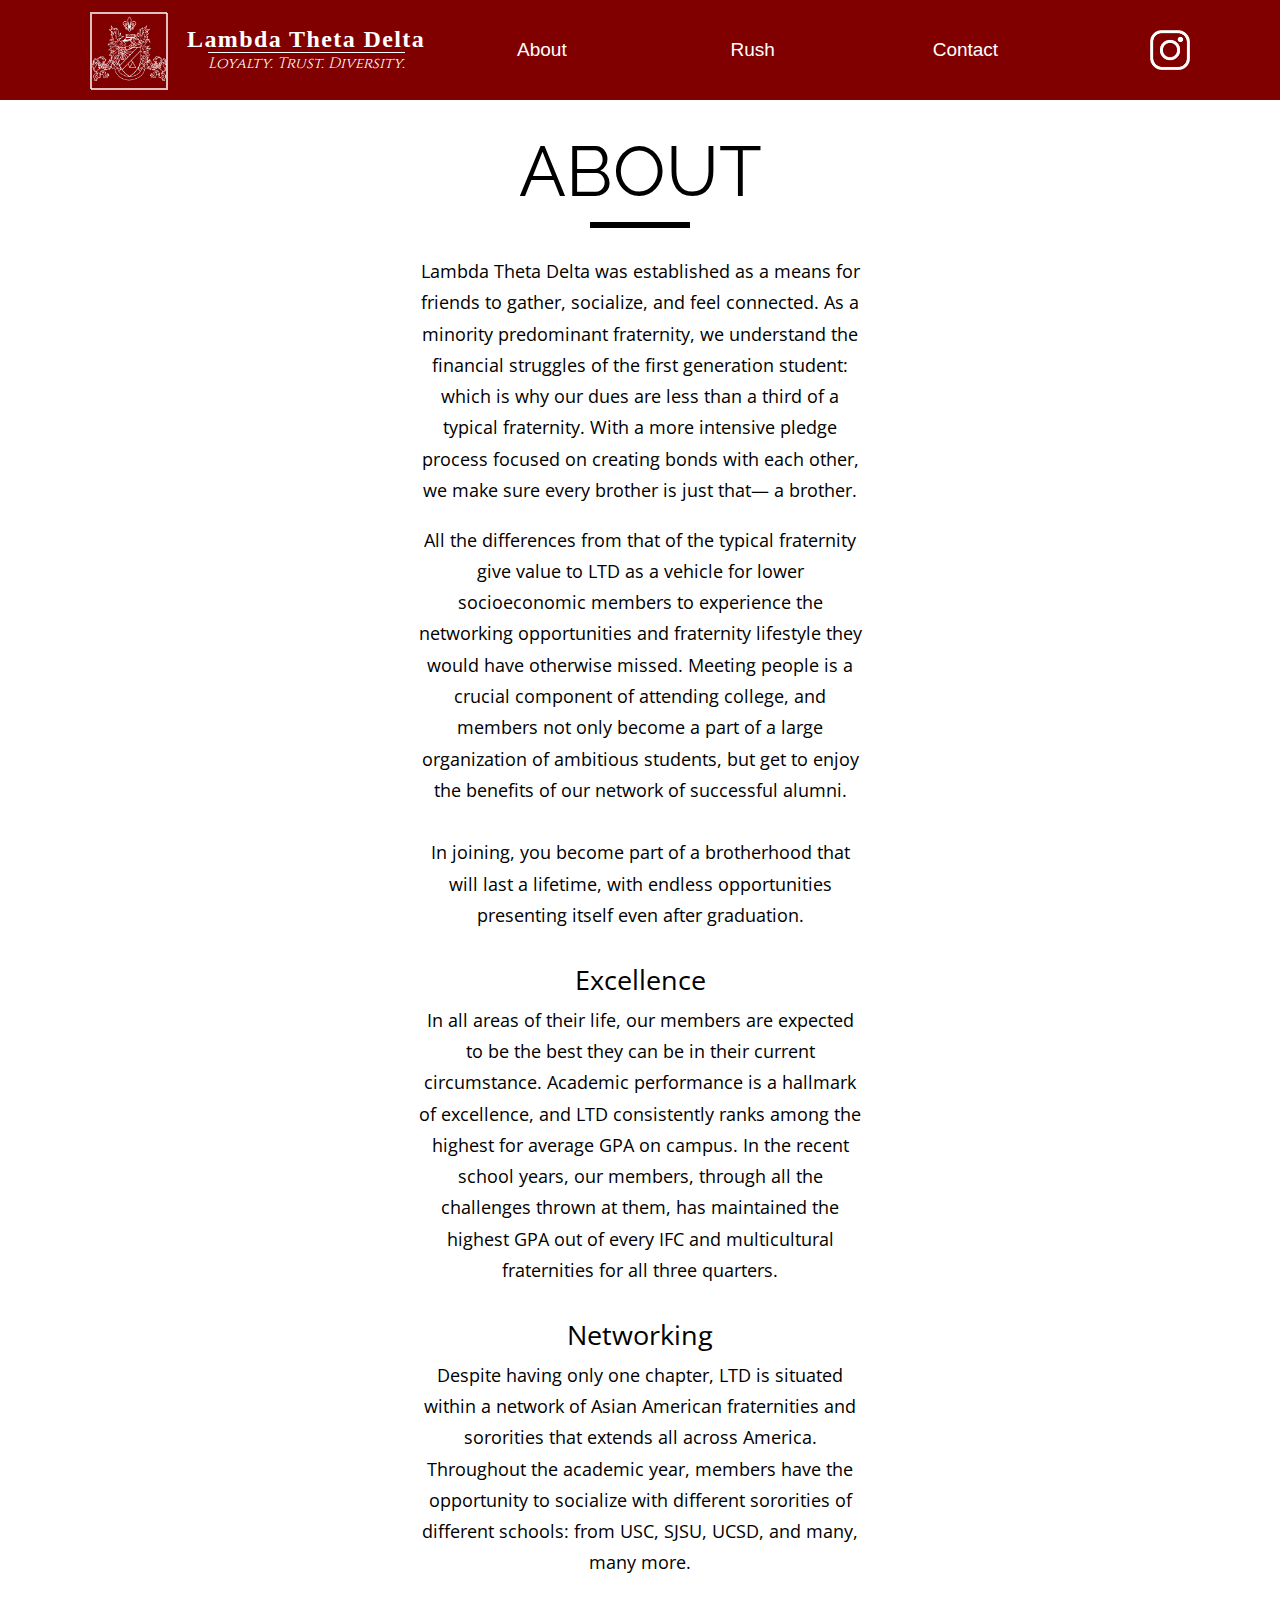
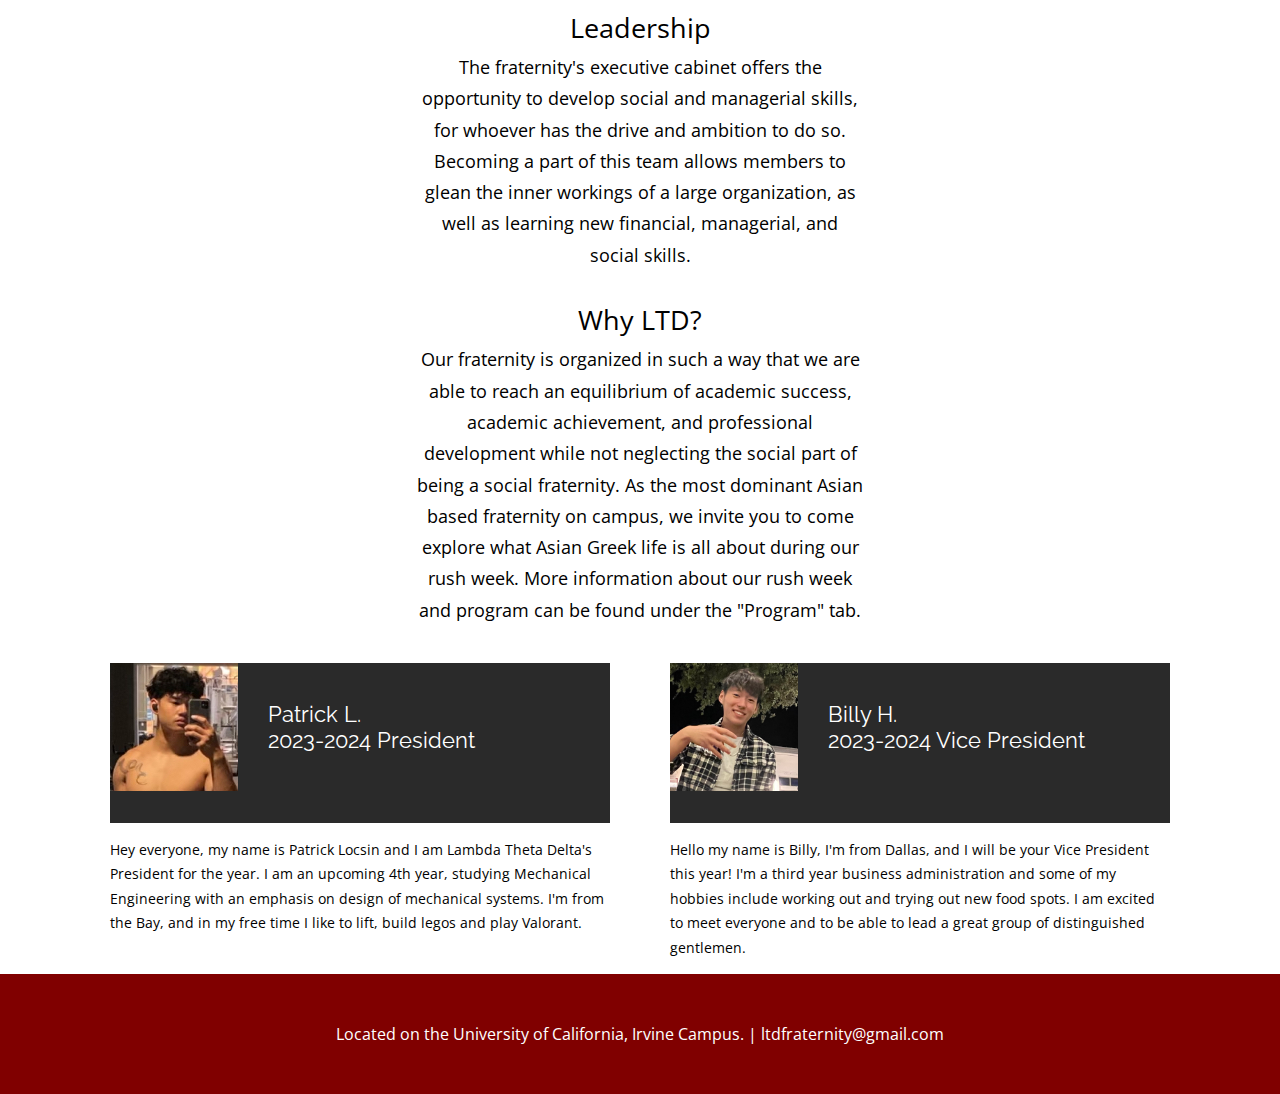
==== about.html @ 9ab43aef "Finished v1 of About page with responsive design." ====
<!DOCTYPE html>
<html lang="en">

<head>
    <title>Lambda Theta Delta | Fraternity | Irvine</title>
    <link rel="canonical" href="https://www.ltdfraternity.com" />
    <link rel="stylesheet" type="text/css" href="footer.css">
    <link rel="stylesheet" type="text/css" href="nav.css">
    <link rel="stylesheet" type="text/css" href="about.css">
    <meta property="og:description"
        content="Lambda Theta Delta was established as a means for friends to gather, socialize, and feel connected. As a minority predominant fraternity, we understand the financial struggles of the first generation student: which is why our dues are less than a third of a typical fraternity. With a more intensive pledge process focused on creating bonds with each other, we make sure every brother is just that — a brother."/>
    <meta name="description"
        content="Lambda Theta Delta was established as a means for friends to gather, socialize, and feel connected. As a minority predominant fraternity, we understand the financial struggles of the first generation student: which is why our dues are less than a third of a typical fraternity. With a more intensive pledge process focused on creating bonds with each other, we make sure every brother is just that — a brother." />
    <meta property="og:title" content="Lambda Theta Delta | Fraternity | Irvine">
    <meta property="og:url" content="https://www.ltdfraternity.com/about.html">
    <meta property="og:type" content="website" />
    <meta property="og:site_name" content="Lambda Theta Delta" />
    <meta property="og:locale" content="en_US" />
    <meta property="og:image" content="https://upload.wikimedia.org/wikipedia/commons/3/33/Lambda_Theta_Delta_Fraternity_Crest_2012.png">
    <meta name="twitter:card" content="summary_large_image" />
    <meta name="twitter:title" content="Lambda Theta Delta | Fraternity | Irvine" />
    <meta name="twitter:description"
        content="Lambda Theta Delta was established as a means for friends to gather, socialize, and feel connected. As a minority predominant fraternity, we understand the financial struggles of the first generation student: which is why our dues are less than a third of a typical fraternity. With a more intensive pledge process focused on creating bonds with each other, we make sure every brother is just that — a brother." />
    <meta name="viewport" content="width=device-width, initial-scale=1"/>
    
    <script type="application/ld+json">
        {
            "@context": "https://schema.org/",
            "@type": "Organization",
            "logo": "https://upload.wikimedia.org/wikipedia/commons/3/33/Lambda_Theta_Delta_Fraternity_Crest_2012.png",
            "areaServed":{
                "@type": "City",
                "name": "Irvine",
                "sameAs": "https://en.wikipedia.org/wiki/Irvine,_California"
            },
            "email": "ltdfraternity@gmail.com",
            "url": "https://www.ltdfraternity.com",
            "name": "Lambda Theta Delta",
            "sameAs": "https://www.instagram.com/lambdathetadelta/",
            "alternateName": "LTD",
            "description": "Lambda Theta Delta was established as a means for friends to gather, socialize, and feel connected. As a minority predominant fraternity, we understand the financial struggles of the first generation student: which is why our dues are less than a third of a typical fraternity. With a more intensive pledge process focused on creating bonds with each other, we make sure every brother is just that — a brother.",
            "keywords": "Asian Fraternity, Fraternity, LTD, Asian Greek, MSFC, Lambda, Theta, Delta"
        }
    </script>
    <meta name="viewport" content="width=device-width, initial-scale=1.0">


</head>

<body>
    <script src="nav.js"></script> <!-- Navbar code kept in nav.js for reusability  -->

    <div id="about-title">
       ABOUT<div id="about-title-border"></div>
    </div>
    <div class="about-section-content">
        <p>
            Lambda Theta Delta was established as a means for friends to gather, socialize, and feel connected. 
            As a minority predominant fraternity, we understand the financial struggles of the first generation student: 
            which is why our dues are less than a third of a typical fraternity. 
            With a more intensive pledge process focused on creating bonds with each other, 
            we make sure every brother is just that— a brother.
        </p>
        <p>
            All the differences from that of the typical fraternity give value to LTD as a vehicle for 
            lower socioeconomic members to experience the networking opportunities and fraternity lifestyle 
            they would have otherwise missed. Meeting people is a crucial component of attending college, 
            and members not only become a part of a large organization of ambitious students, 
            but get to enjoy the benefits of our network of successful alumni.<br><br>
            In joining, you become part of a brotherhood that will last a lifetime, with endless opportunities presenting itself even after graduation.
        </p> 
        <p class="about-section-title">Excellence</p>
        <p>
            In all areas of their life, our members are expected to be the best they can be in their current circumstance. 
            Academic performance is a hallmark of excellence, and LTD consistently ranks among the highest for average GPA on campus. 
            In the recent school years, our members, through all the challenges thrown at them, has maintained 
            the highest GPA out of every IFC and multicultural fraternities for all three quarters.
        </p>
        <p class="about-section-title">Networking</p>
        <p>
            Despite having only one chapter, LTD is situated within a network of Asian American fraternities 
            and sororities that extends all across America. Throughout the academic year, 
            members have the opportunity to socialize with different sororities of different schools: from USC, SJSU, UCSD, and many, many more.
        </p>
        <p class="about-section-title">Leadership</p>
        <p>
            The fraternity's executive cabinet offers the opportunity to develop social and managerial skills, for whoever has the drive and ambition to do so.
            Becoming a part of this team allows members to glean the inner workings of a large organization, 
            as well as learning new financial, managerial, and social skills.
        </p>
        <p class="about-section-title">Why LTD?</p>
        <p>
            Our fraternity is organized in such a way that we are able to reach an equilibrium of academic success,
             academic achievement, and professional development while not neglecting the social part of being a social fraternity. 
             As the most dominant Asian based fraternity on campus, we invite you to come explore what 
             Asian Greek life is all about during our rush week. 
             More information about our rush week and program can be found under the "Program" tab.
        </p>
    </div>

    <div id="exec-info-container">

        <div class="exec-info">
            <div class="exec-info-card">
                <div>
                    <img src="imgs/pres.jpg">
                    <p>
                        Patrick L.<br>
                        2023-2024 President
                    </p>
                </div>
            </div>
            <p>
                Hey everyone, my name is Patrick Locsin and I am Lambda Theta Delta's President for the year. 
                I am an upcoming 4th year, studying Mechanical Engineering with an emphasis on design of mechanical systems. 
                I'm from the Bay, and in my free time I like to lift, build legos and play Valorant. 
            </p>
        </div>

        <div class="exec-info">
            <div class="exec-info-card">
                <div>
                    <img src="imgs/vp.jpg">
                    <p>
                        Billy H.<br>
                        2023-2024 Vice President
                    </p>
                </div>
            </div>
            <p>
                Hello my name is Billy, I'm from Dallas, and I will be your Vice President this year! I'm a third year business administration 
                and some of my hobbies include working out and trying out new food spots. 
                I am excited to meet everyone and to be able to lead a great group of distinguished gentlemen. 
            </p>
        </div>

    </div>
    <br><br>
    <script src="footer.js"></script> <!-- Footer code kept in footer.js for reusability  -->
</body>

</html>
---- footer.css ----
@import url("https://fonts.googleapis.com/css2?family=Open+Sans&swap=display");

body
{
    margin: 0;
    padding: 0;
    background-color: white;
}
footer
{
    display: flex;
    background-color: maroon;
    width: 100%;
    align-items: center;
    text-align: center;
    justify-content: center;
    font-family: "Open Sans";
    font-size: 16px;
    color: white;
    height: 120px;
}
---- nav.css ----
@import url("https://fonts.googleapis.com/css2?family=Cinzel&swap=display");

a
{
    text-decoration: none;
}
#nav-background
{
    z-index: 2;
    background-color: maroon;
    position: fixed;
    left: 50%;
    transform: translate(-50%, 0);
    top: 0; 
    width: 100%;
    height: 100px;
}
#navigation
{
    position: relative;
    display: flex;
    flex-direction: row;
    justify-content: space-between;
    align-items: center;
    gap: 20px;
    margin-left: auto;
    margin-right: auto;
    top: 0; /* Position the navbar at the top of the page */
    height: 100px;
    width: 1100px;
}

.nav-button
{
    margin-left: auto;
    margin-right: auto;
    background-color: inherit;
    border: none;
    outline: none;
    font-family: "Helvetica";
    font-size: 19px;
    color: rgb(255, 255, 255);
    position: relative;
}

.nav-button:hover .dropdown-content
{
    position: absolute;
    display: flex;
    flex-direction: column;
    background-color: #2A2A2A;
    width: 160px;
    left: 50%;
    transform: translateX(-50%);
    top: 100%;

}

.dropdown-content /* So activates when mouse hovers */
{
    display: none;
}

.dropdown-content a /* Styling for the links in dropdown menu */
{
    color: white;
    padding: 12px 18px;
    text-align: center;
}

.dropdown-content a:hover /* Color when hover over dropdown menu links*/
{
    background-color: rgba(80, 80, 80, 60%);
}
#crest-img
{
    align-self: center;
    padding: 0px;
    height: 75px;
    width: 75px;
    border: 1px solid rgba(255, 255, 255, 0.75);
    
}
#instagram-img
{
    margin-left: auto;
    align-self: center;
    height: 40px;
    width: 40px;
}
#ltd-text
{
    border: none;
    cursor: pointer;
    outline: none;
    text-align: center;
}
#top-text
{
    font-size: 1.5em;
    color: rgb(255, 255, 255);
    font-weight: bold;
    font-family: "Georgia";
    letter-spacing: 1.4px;
    white-space: nowrap;
}
#bottom-text
{
    border-top: 1px solid rgb(255, 255, 255);
    color: rgb(255, 255, 255);
    font-family: "Cinzel";
    font-size: 15px;
    font-style: italic;
    white-space: nowrap;
    
}
---- about.css ----
@import url("https://fonts.googleapis.com/css2?family=Raleway&swap=display");

#about-title
{
    margin-top: 130px;
    font-size: 70px;
    font-family: "Raleway";
    text-align: center;
}
#about-title-border
{
    padding-top: 10px;
    margin-left: auto;
    margin-right: auto;
    width: 100px;
    border-bottom: 0.42rem solid black;
    margin-bottom: 3vh;
}
.about-section-content
{
    margin-left: auto;
    margin-right: auto;
    display: block;
    min-width: 30%;
    max-width: 35%;
    font-family: "Open Sans";
    text-align: center;
    line-height: 1.7;
    font-size: 1.15rem;
}
.about-section-title
{
    margin-bottom: 0px;
    padding-bottom: 0px;
    font-size: 1.7rem;
}
.about-section-title + p
{
    margin-top: 0px;
}

#exec-info-container
{
    display: flex;
    flex-direction: row;
    margin-left: auto;
    margin-right: auto;
    justify-content: center;
    align-items: center;
    flex-wrap: wrap;
    gap: 30px 60px;
}
.exec-info
{
    display: flex;
    flex-direction: column;
    margin-top: 20px;
    width: 500px;
}
.exec-info-card
{
    height: 160px;
    background-color: #2A2A2A;
    color: white;
}
.exec-info-card > div
{
    display: flex;
    gap: 30px;
    align-items: center;
    font-family: "Raleway";
    font-size: 22px;
}
.exec-info-card > div > img
{
    height: 128px;
}
.exec-info > p
{
    font-family: "Open Sans";
    font-size: 0.9rem;
    height: 100px;
    line-height: 1.7;
    margin-bottom: 0px;
    padding-bottom: 0px;
}
@media screen and (max-width: 500px)
{
    .about-section-content
    {
        max-width: 90%;
    }
    .exec-info > p
    {
        height: 180px;
        max-width: 90%;
        text-align: center;
        align-self: center;
    }
    .exec-info-card > div
    {
        justify-content: space-evenly;
    }
}
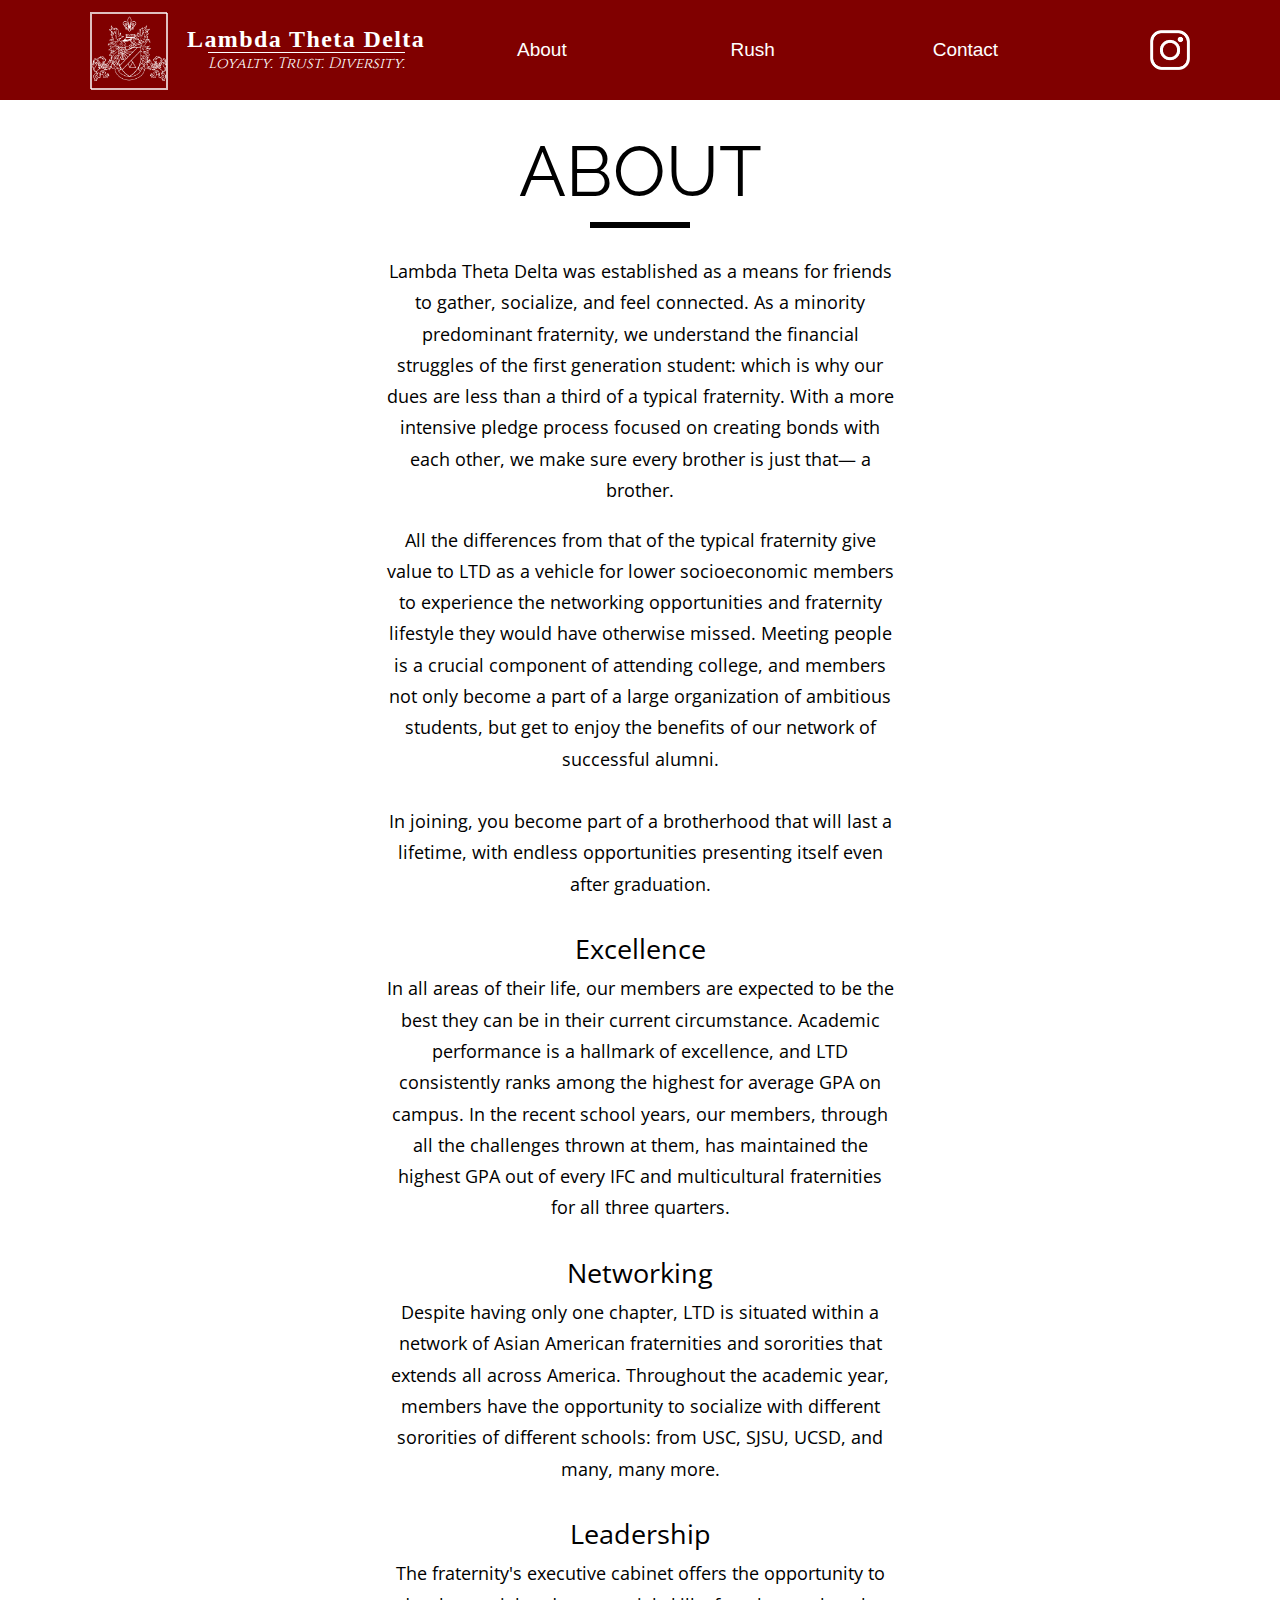
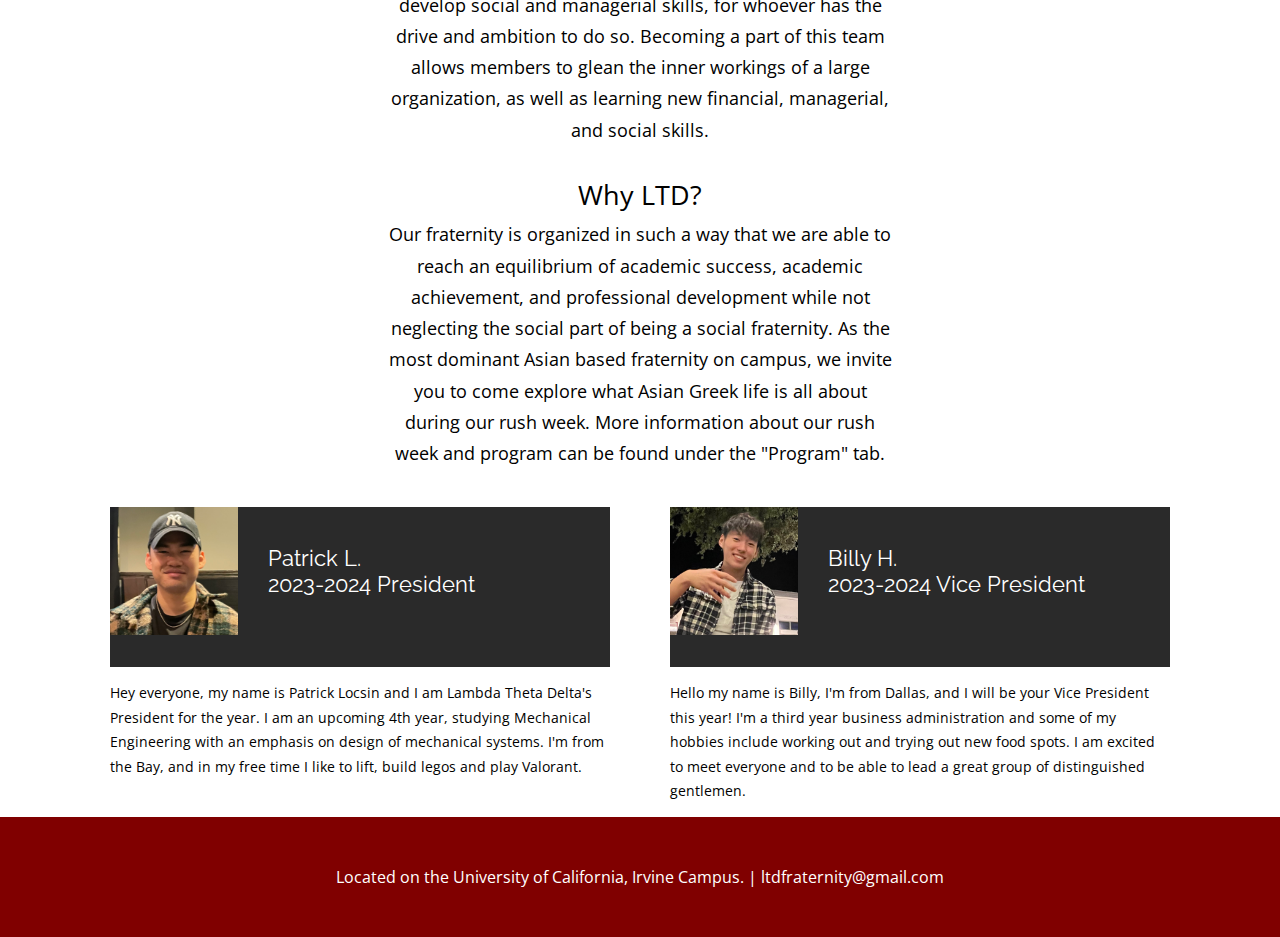
==== commit 7b5390e1: "Fxied photo and added history page." ====
--- a/about.html
+++ b/about.html
@@ -103,7 +103,7 @@
         <div class="exec-info">
             <div class="exec-info-card">
                 <div>
-                    <img src="imgs/pres.jpg">
+                    <img src="imgs/pat.jpg">
                     <p>
                         Patrick L.<br>
                         2023-2024 President
--- a/about.css
+++ b/about.css
@@ -22,7 +22,7 @@
     margin-right: auto;
     display: block;
     min-width: 30%;
-    max-width: 35%;
+    max-width: 40%;
     font-family: "Open Sans";
     text-align: center;
     line-height: 1.7;
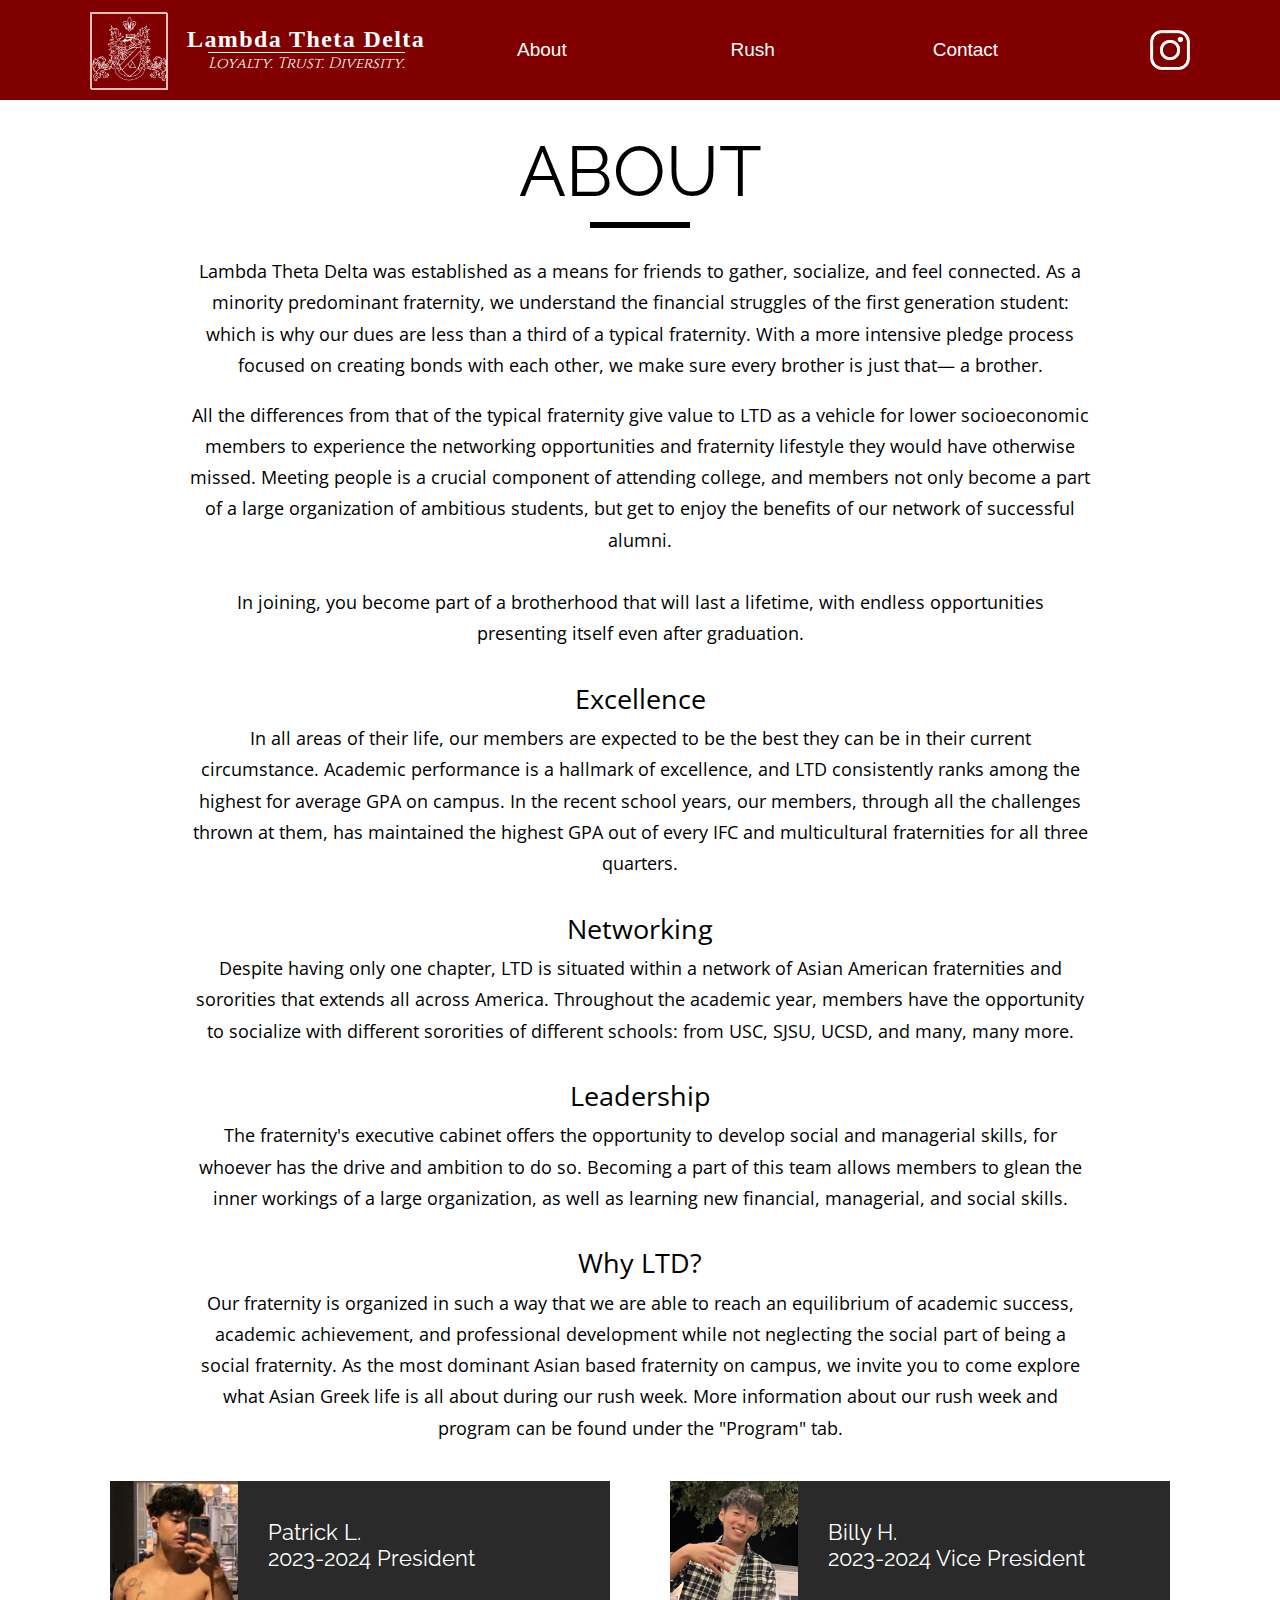
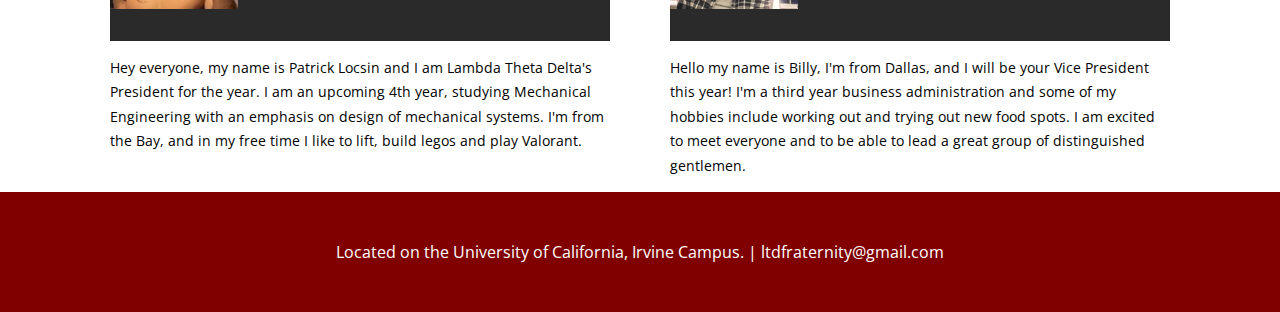
==== commit 5ef30fc2: "Added interest form page and improved formatting for other pages." ====
--- a/about.html
+++ b/about.html
@@ -3,7 +3,7 @@
 
 <head>
     <title>Lambda Theta Delta | Fraternity | Irvine</title>
-    <link rel="canonical" href="https://www.ltdfraternity.com" />
+    <link rel="canonical" href="https://www.ltdfraternity.com/about.html" />
     <link rel="stylesheet" type="text/css" href="footer.css">
     <link rel="stylesheet" type="text/css" href="nav.css">
     <link rel="stylesheet" type="text/css" href="about.css">
@@ -103,7 +103,7 @@
         <div class="exec-info">
             <div class="exec-info-card">
                 <div>
-                    <img src="imgs/pat.jpg">
+                    <img src="imgs/pres.jpg">
                     <p>
                         Patrick L.<br>
                         2023-2024 President
--- a/about.css
+++ b/about.css
@@ -21,8 +21,8 @@
     margin-left: auto;
     margin-right: auto;
     display: block;
-    min-width: 30%;
-    max-width: 40%;
+    width: 900px;
+    max-width: 90%;
     font-family: "Open Sans";
     text-align: center;
     line-height: 1.7;
@@ -86,13 +86,9 @@
 }
 @media screen and (max-width: 500px)
 {
-    .about-section-content
-    {
-        max-width: 90%;
-    }
     .exec-info > p
     {
-        height: 180px;
+        height: auto;
         max-width: 90%;
         text-align: center;
         align-self: center;
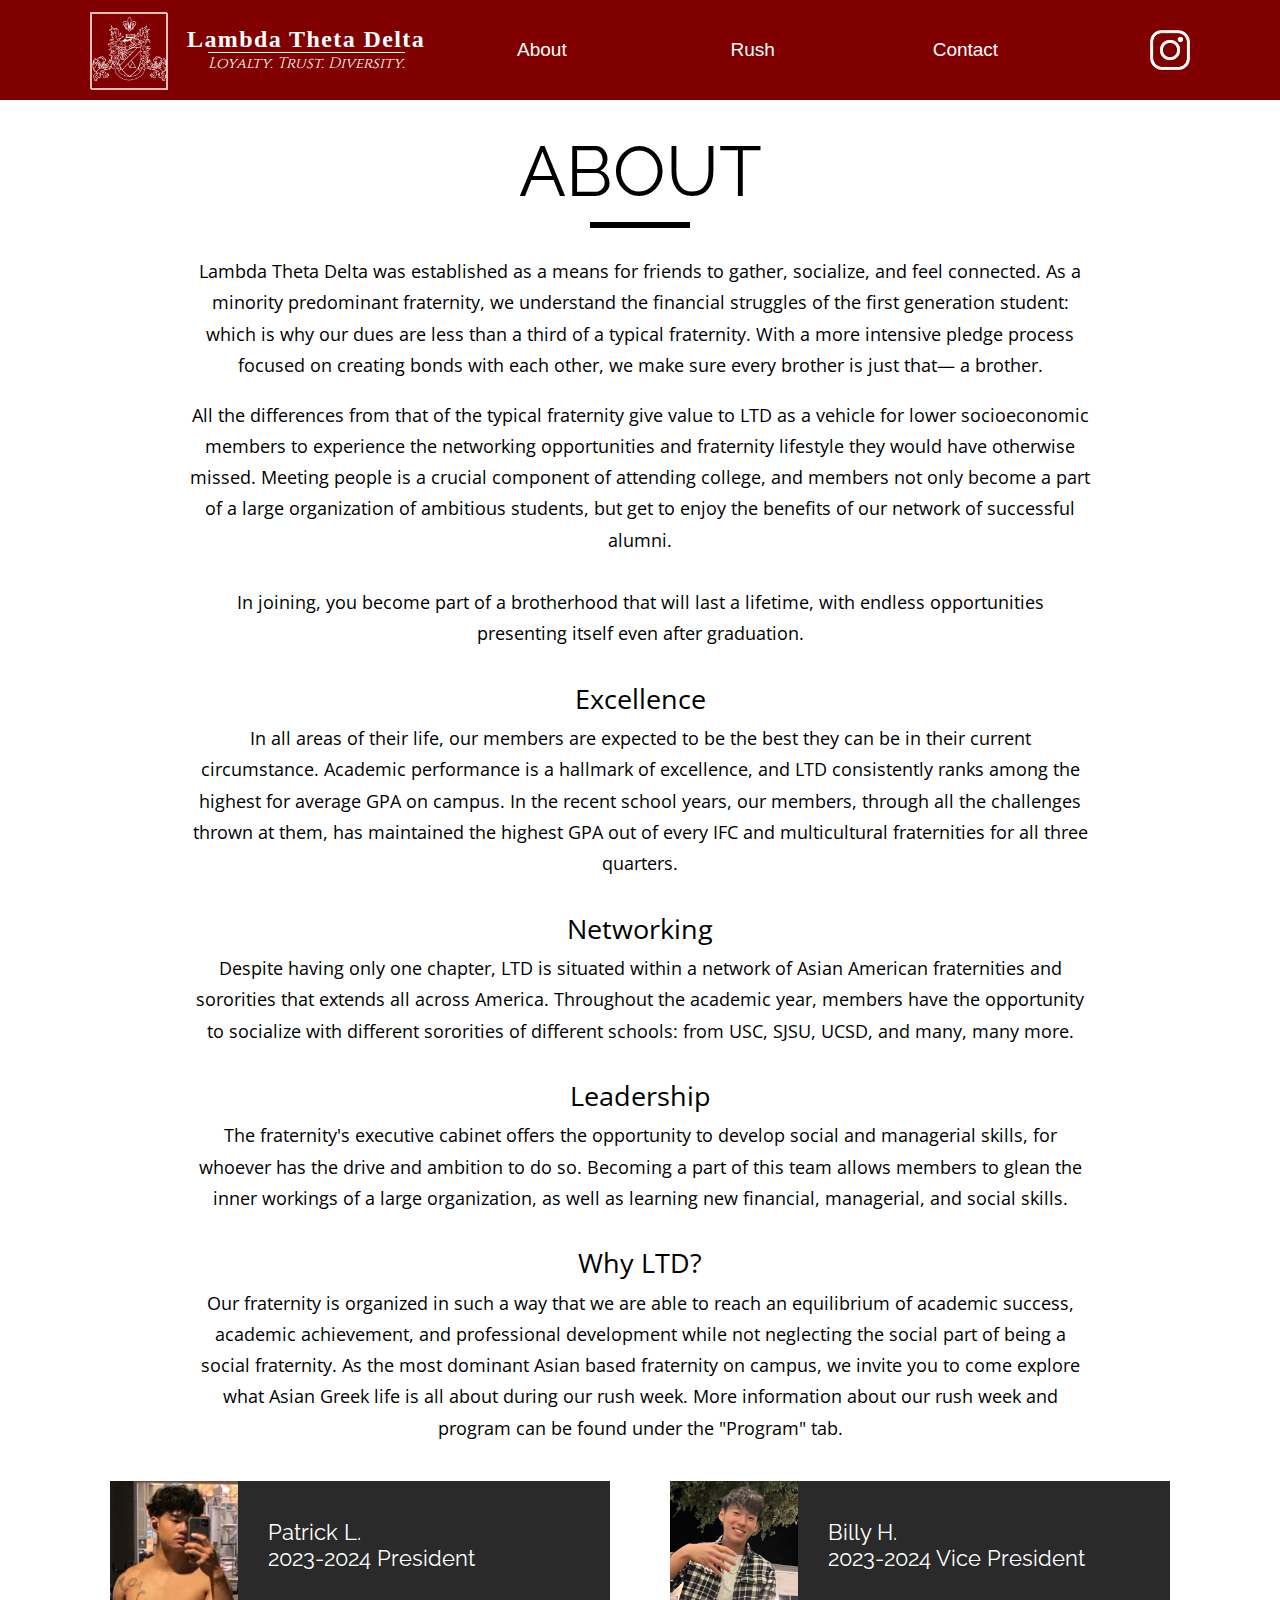
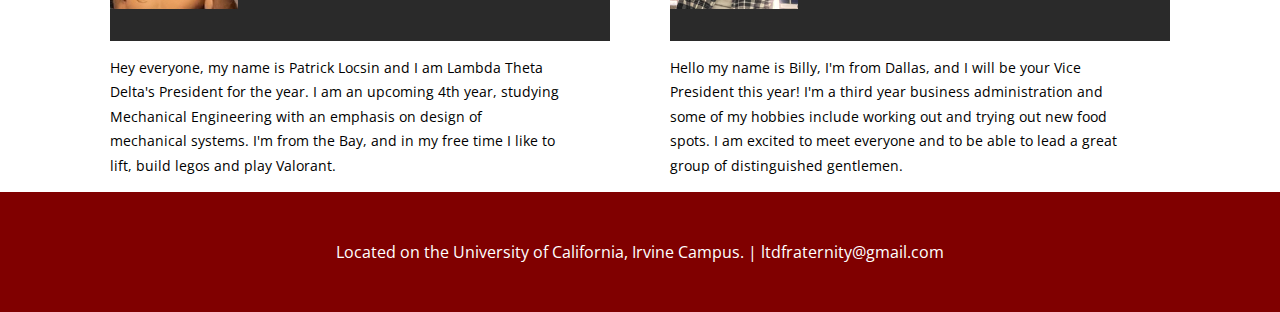
==== commit c884b0b0: "Added better structured data to html files." ====
--- a/about.html
+++ b/about.html
@@ -28,20 +28,23 @@
             "@context": "https://schema.org/",
             "@type": "Organization",
             "logo": "https://upload.wikimedia.org/wikipedia/commons/3/33/Lambda_Theta_Delta_Fraternity_Crest_2012.png",
-            "areaServed":{
+            "areaServed": {
                 "@type": "City",
                 "name": "Irvine",
                 "sameAs": "https://en.wikipedia.org/wiki/Irvine,_California"
             },
+            "foundingDate": "1983-03-02",
             "email": "ltdfraternity@gmail.com",
             "url": "https://www.ltdfraternity.com",
             "name": "Lambda Theta Delta",
             "sameAs": "https://www.instagram.com/lambdathetadelta/",
             "alternateName": "LTD",
-            "description": "Lambda Theta Delta was established as a means for friends to gather, socialize, and feel connected. As a minority predominant fraternity, we understand the financial struggles of the first generation student: which is why our dues are less than a third of a typical fraternity. With a more intensive pledge process focused on creating bonds with each other, we make sure every brother is just that — a brother.",
-            "keywords": "Asian Fraternity, Fraternity, LTD, Asian Greek, MSFC, Lambda, Theta, Delta"
+            "slogan": "Loyalty. Trust. Diversity.",
+            "description": "Lambda Theta Delta is the first established multicultural fraternity at the University of California, Irvine, and remains one of the most prominent fraternities within the Asian Greek network",
+            "keywords": "Asian Fraternity, Fraternity, LTD, Asian, Asian Greek, MSFC, Lambda, Theta, Delta",
         }
     </script>
+    <script src="schema.js"></script>
     <meta name="viewport" content="width=device-width, initial-scale=1.0">
 
 
--- a/about.css
+++ b/about.css
@@ -83,13 +83,15 @@
     line-height: 1.7;
     margin-bottom: 0px;
     padding-bottom: 0px;
+    max-width: 90%;
+    width:
 }
 @media screen and (max-width: 500px)
 {
     .exec-info > p
     {
         height: auto;
-        max-width: 90%;
+        /* max-width: 90%; */
         text-align: center;
         align-self: center;
     }
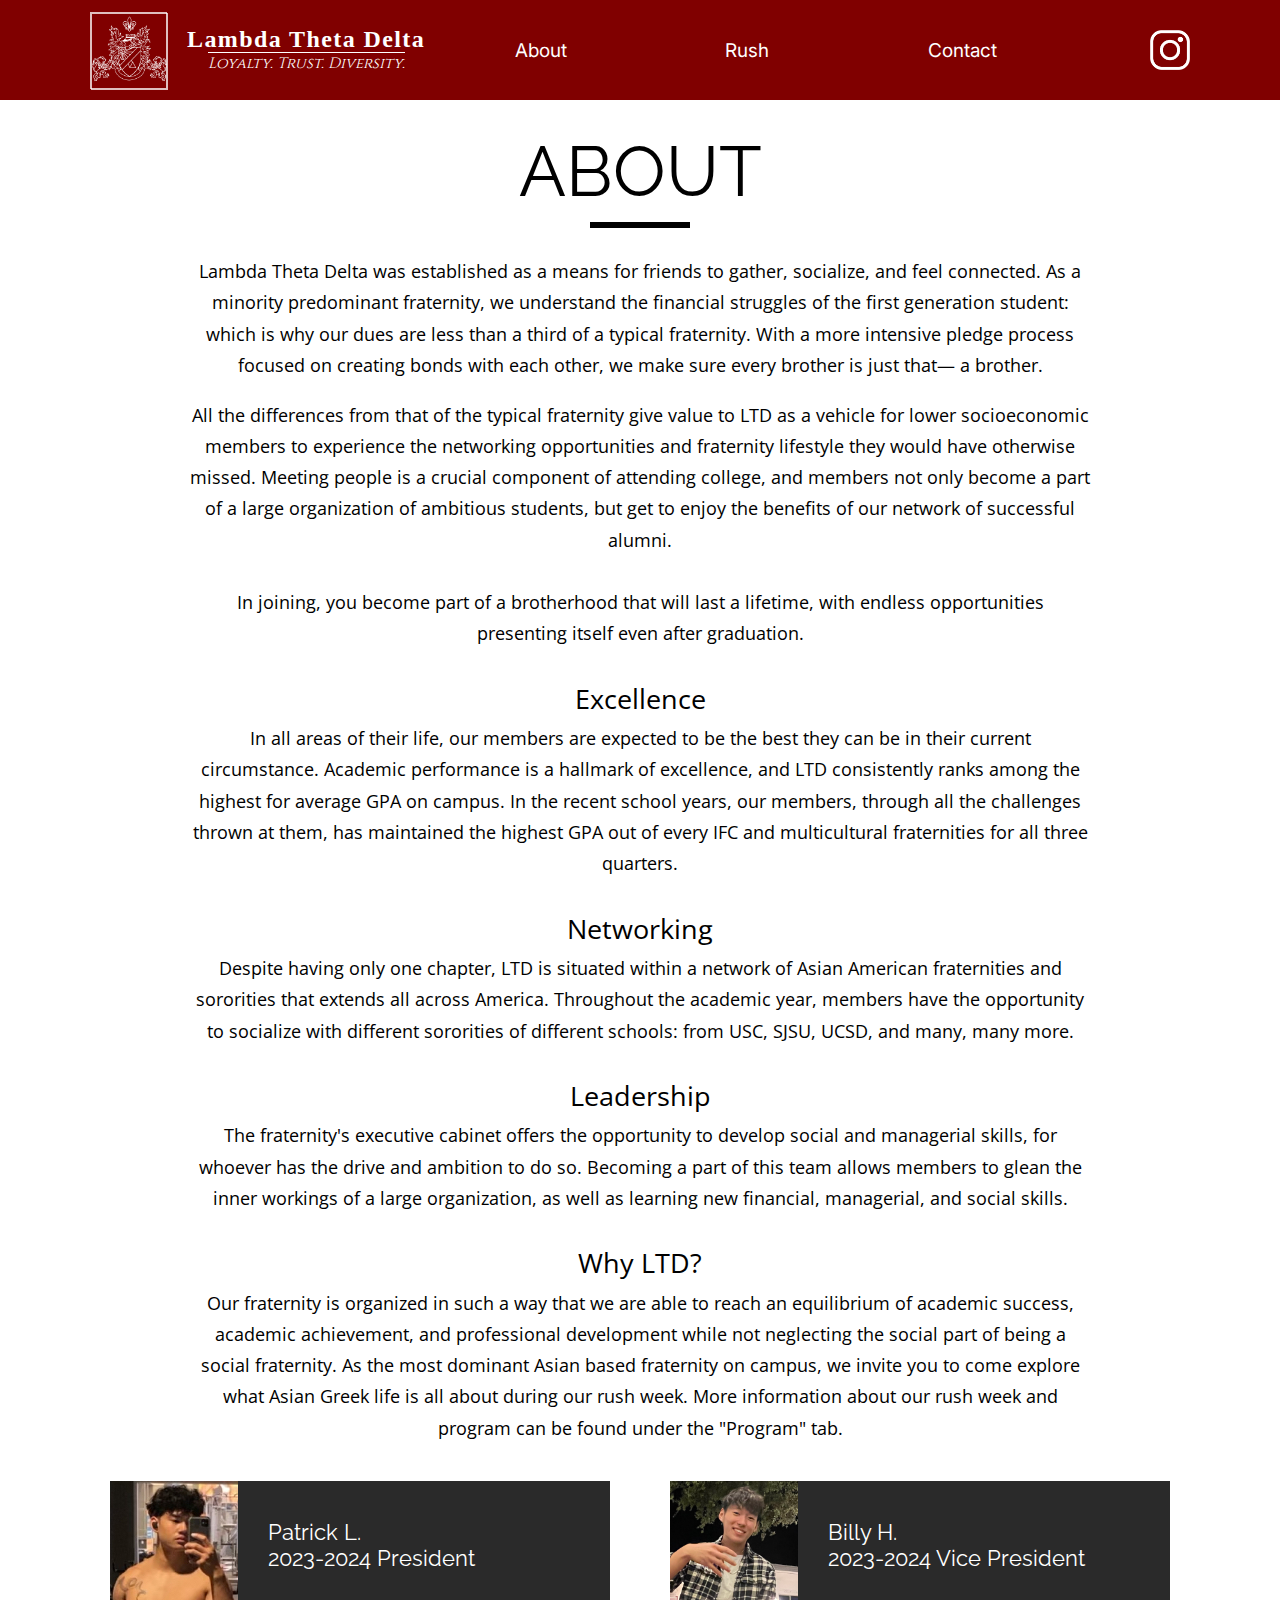
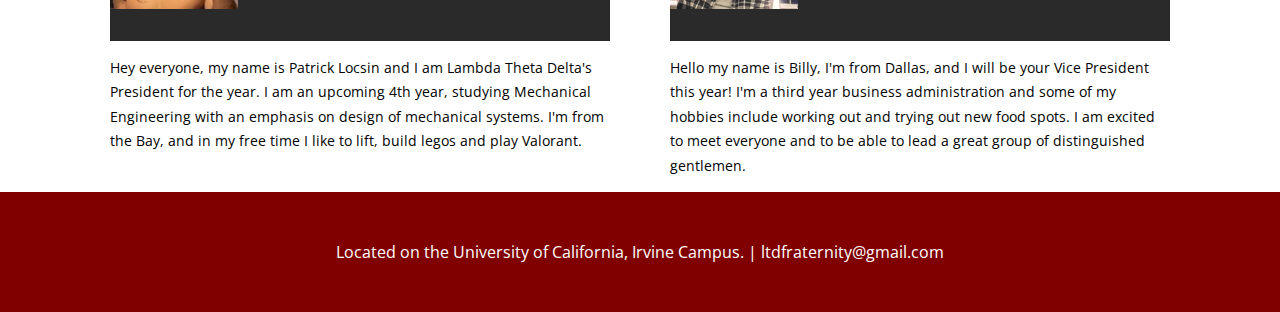
==== commit f7ac0339: "Merge pull request #16 from lambdathetadelta/f2023" ====
--- a/about.html
+++ b/about.html
@@ -2,7 +2,7 @@
 <html lang="en">
 
 <head>
-    <title>Lambda Theta Delta | Fraternity | Irvine</title>
+    <title>About | Lambda Theta Delta</title>
     <link rel="canonical" href="https://www.ltdfraternity.com/about.html" />
     <link rel="stylesheet" type="text/css" href="footer.css">
     <link rel="stylesheet" type="text/css" href="nav.css">
@@ -11,17 +11,16 @@
         content="Lambda Theta Delta was established as a means for friends to gather, socialize, and feel connected. As a minority predominant fraternity, we understand the financial struggles of the first generation student: which is why our dues are less than a third of a typical fraternity. With a more intensive pledge process focused on creating bonds with each other, we make sure every brother is just that — a brother."/>
     <meta name="description"
         content="Lambda Theta Delta was established as a means for friends to gather, socialize, and feel connected. As a minority predominant fraternity, we understand the financial struggles of the first generation student: which is why our dues are less than a third of a typical fraternity. With a more intensive pledge process focused on creating bonds with each other, we make sure every brother is just that — a brother." />
-    <meta property="og:title" content="Lambda Theta Delta | Fraternity | Irvine">
+    <meta property="og:title" content="About | Lambda Theta Delta">
     <meta property="og:url" content="https://www.ltdfraternity.com/about.html">
     <meta property="og:type" content="website" />
     <meta property="og:site_name" content="Lambda Theta Delta" />
     <meta property="og:locale" content="en_US" />
     <meta property="og:image" content="https://upload.wikimedia.org/wikipedia/commons/3/33/Lambda_Theta_Delta_Fraternity_Crest_2012.png">
     <meta name="twitter:card" content="summary_large_image" />
-    <meta name="twitter:title" content="Lambda Theta Delta | Fraternity | Irvine" />
+    <meta name="twitter:title" content="About | Lambda Theta Delta" />
     <meta name="twitter:description"
         content="Lambda Theta Delta was established as a means for friends to gather, socialize, and feel connected. As a minority predominant fraternity, we understand the financial struggles of the first generation student: which is why our dues are less than a third of a typical fraternity. With a more intensive pledge process focused on creating bonds with each other, we make sure every brother is just that — a brother." />
-    <meta name="viewport" content="width=device-width, initial-scale=1"/>
     
     <script type="application/ld+json">
         {
@@ -41,7 +40,7 @@
             "alternateName": "LTD",
             "slogan": "Loyalty. Trust. Diversity.",
             "description": "Lambda Theta Delta is the first established multicultural fraternity at the University of California, Irvine, and remains one of the most prominent fraternities within the Asian Greek network",
-            "keywords": "Asian Fraternity, Fraternity, LTD, Asian, Asian Greek, MSFC, Lambda, Theta, Delta",
+            "keywords": "Asian Fraternity, Fraternity, LTD, Asian, Asian Greek, MSFC, Lambda, Theta, Delta"
         }
     </script>
     <script src="schema.js"></script>
--- a/footer.css
+++ b/footer.css
@@ -1,5 +1,3 @@
-@import url("https://fonts.googleapis.com/css2?family=Open+Sans&swap=display");
-
 body
 {
     margin: 0;
--- a/nav.css
+++ b/nav.css
@@ -1,8 +1,15 @@
-@import url("https://fonts.googleapis.com/css2?family=Cinzel&swap=display");
+@import url("https://fonts.googleapis.com/css2?family=Cinzel&family=Inter&family=Open+Sans&display=swap");
 
 a
 {
     text-decoration: none;
+}
+a:visited,
+a:active,	
+a:link,	
+a:visited
+{
+    color: inherit;
 }
 #nav-background
 {
@@ -20,7 +27,6 @@
     position: relative;
     display: flex;
     flex-direction: row;
-    justify-content: space-between;
     align-items: center;
     gap: 20px;
     margin-left: auto;
@@ -28,6 +34,7 @@
     top: 0; /* Position the navbar at the top of the page */
     height: 100px;
     width: 1100px;
+    max-width: 95%;
 }
 
 .nav-button
@@ -37,7 +44,7 @@
     background-color: inherit;
     border: none;
     outline: none;
-    font-family: "Helvetica";
+    font-family: "Inter";
     font-size: 19px;
     color: rgb(255, 255, 255);
     position: relative;
@@ -81,7 +88,7 @@
     border: 1px solid rgba(255, 255, 255, 0.75);
     
 }
-#instagram-img
+#instagram-img, #hamburger
 {
     margin-left: auto;
     align-self: center;
@@ -111,6 +118,210 @@
     font-family: "Cinzel";
     font-size: 15px;
     font-style: italic;
-    white-space: nowrap;
-    
+    white-space: nowrap;   
+}
+
+#hamburger, 
+#hamburger::before,
+#hamburger::after,
+#hamburger input,
+#mobile-navigation
+{
+    display: none;
+}
+@media screen and (max-width: 420px)
+{
+    #crest-img
+    { 
+        display: none;
+    }
+}
+@media screen and (max-width: 712px) /* Switch to mobile style nav bar */
+{
+    #hamburger, 
+    #hamburger::before,
+    #hamburger::after,
+    #hamburger input
+    {
+        display: flex;
+    }
+    #instagram-img, .nav-button
+    {
+       display: none;
+    }
+        #top-text
+    {
+        font-size: 1.3em;
+    }
+    #bottom-text
+    {
+        font-size: 14px;
+    }
+
+    :root
+    {
+        --bar-width: 40px;
+        --bar-height: 4px;
+        --bar-gap: 10px;
+        --animation-delay: 200ms ease-in-out;
+        --hamburger-height: calc(
+            (2*var(--bar-gap)) + (3 * var(--bar-height))
+        );
+    }
+    #hamburger {
+        --x-width: calc(var(--hamburger-height) * 1.41421356237);
+        display: flex;
+        flex-direction: column;
+        gap: var(--bar-gap);
+        width: max-content;
+        cursor: pointer;
+        z-index: 2;
+    }
+    #hamburger::before,
+    #hamburger::after,
+    #hamburger input
+    {
+        content: "";
+        width: var(--bar-width);
+        height: var(--bar-height);
+        background-color: white;
+        border-radius: 99999px;
+        transform-origin: right center;
+        transition: opacity var(--animation-delay), 
+        width var(--animation-delay), 
+        rotate var(--animation-delay), 
+        translate var(--animation-delay);
+    }
+    input
+    {
+        appearance: none;
+        padding: 0;
+        margin: 0;
+        outline: none;
+        pointer-events: none;
+    }
+    #hamburger:has(input:checked)::before
+    {
+        width: var(--x-width);
+        rotate: -45deg;
+        translate: 0 calc(var(--bar-height) / -2);
+    }
+    #hamburger:has(input:checked)::after
+    {
+        width: var(--x-width);
+        rotate: 45deg;
+        translate: 0 calc(var(--bar-height) / 2);
+    }
+    #hamburger input:checked
+    {
+        opacity: 0;
+        width: 0;
+    }
+    #navigation:has( input:checked) + #mobile-navigation
+    {
+        visibility: visible;
+        opacity: 1;
+    }
+    #mobile-navigation
+    {
+        padding-top: 3vh;
+        visibility: hidden;
+        opacity: 0;
+        background-color: grey;
+        min-height: 100vh;
+        width: 100%;
+        background-size: cover;
+        background-image: url("imgs/mobile-background.webp");
+        background-repeat: no-repeat;
+        background-position: center;
+        display: flex;
+        flex-direction: column;
+        transition: visibility 1s, opacity var(--animation-delay);
+    }
+    #mobile-navigation > div
+    {
+        background-color: rgba(200, 200, 200, 0.7);
+    }
+    #mobile-navigation > div
+    {
+        width: 300px;
+        max-width: 80%;
+        height: max-content;
+        margin-left: auto;
+        margin-right: auto;
+    }
+    .mobile-main-buttons
+    {
+        display: inline-block;
+        border: none;
+        background: none;
+        outline: none;
+        font-family: "Inter";
+        font-size: 19px;
+        color: black;
+        height: 10vh;
+        line-height: 10vh;
+        position: relative;
+        left: 50%;
+        transform: translateX(-50%);
+    }
+    .mobile-sub-button-container
+    {
+        display: none;
+    }
+    .mobile-sub-buttons
+    {
+        display: inherit;
+        border: none;
+        background: none;
+        outline: none;
+        text-align: center;
+        margin-left: auto;
+        margin-right: auto;
+        font-family: "Open Sans";
+        font-family: 17px;
+        height: 10vh;
+        line-height: 10vh; /* So vertically align text*/
+        width: inherit;
+        background-color: rgba(256, 256, 256, 0.9);
+    }
+    .mobile-exp {
+        display: inline-flex;
+        flex-direction: column;
+        gap: 0;
+        margin: 0;
+        width: max-content;
+        cursor: pointer;
+        translate: 0 -5px;
+        position: relative;
+        left: 50%;
+        transform: translateX(-50%);
+    }
+    .mobile-exp::before,
+    .mobile-exp input
+    {
+        content: "";
+        width: 20px;
+        height: 3px;
+        background-color: rgba(0, 0, 0, 0.8);
+        border-radius: 99999px;
+        transition: opacity var(--animation-delay), 
+        width var(--animation-delay), 
+        rotate var(--animation-delay), 
+        translate var(--animation-delay);
+    }
+    .mobile-exp input {
+        translate: 0 -3px;
+        transform-origin: center;
+        rotate: 90deg;
+    }
+    .mobile-exp input:checked
+    {
+        opacity: 0;
+        rotate: -90deg;
+    }
+    .mobile-exp:has( input:checked) + div
+    {
+        display: block;
+    }
 }--- a/about.css
+++ b/about.css
@@ -1,4 +1,4 @@
-@import url("https://fonts.googleapis.com/css2?family=Raleway&swap=display");
+@import url("https://fonts.googleapis.com/css2?family=Raleway&display=swap");
 
 #about-title
 {
@@ -83,15 +83,12 @@
     line-height: 1.7;
     margin-bottom: 0px;
     padding-bottom: 0px;
-    max-width: 90%;
-    width:
 }
 @media screen and (max-width: 500px)
 {
     .exec-info > p
     {
         height: auto;
-        /* max-width: 90%; */
         text-align: center;
         align-self: center;
     }
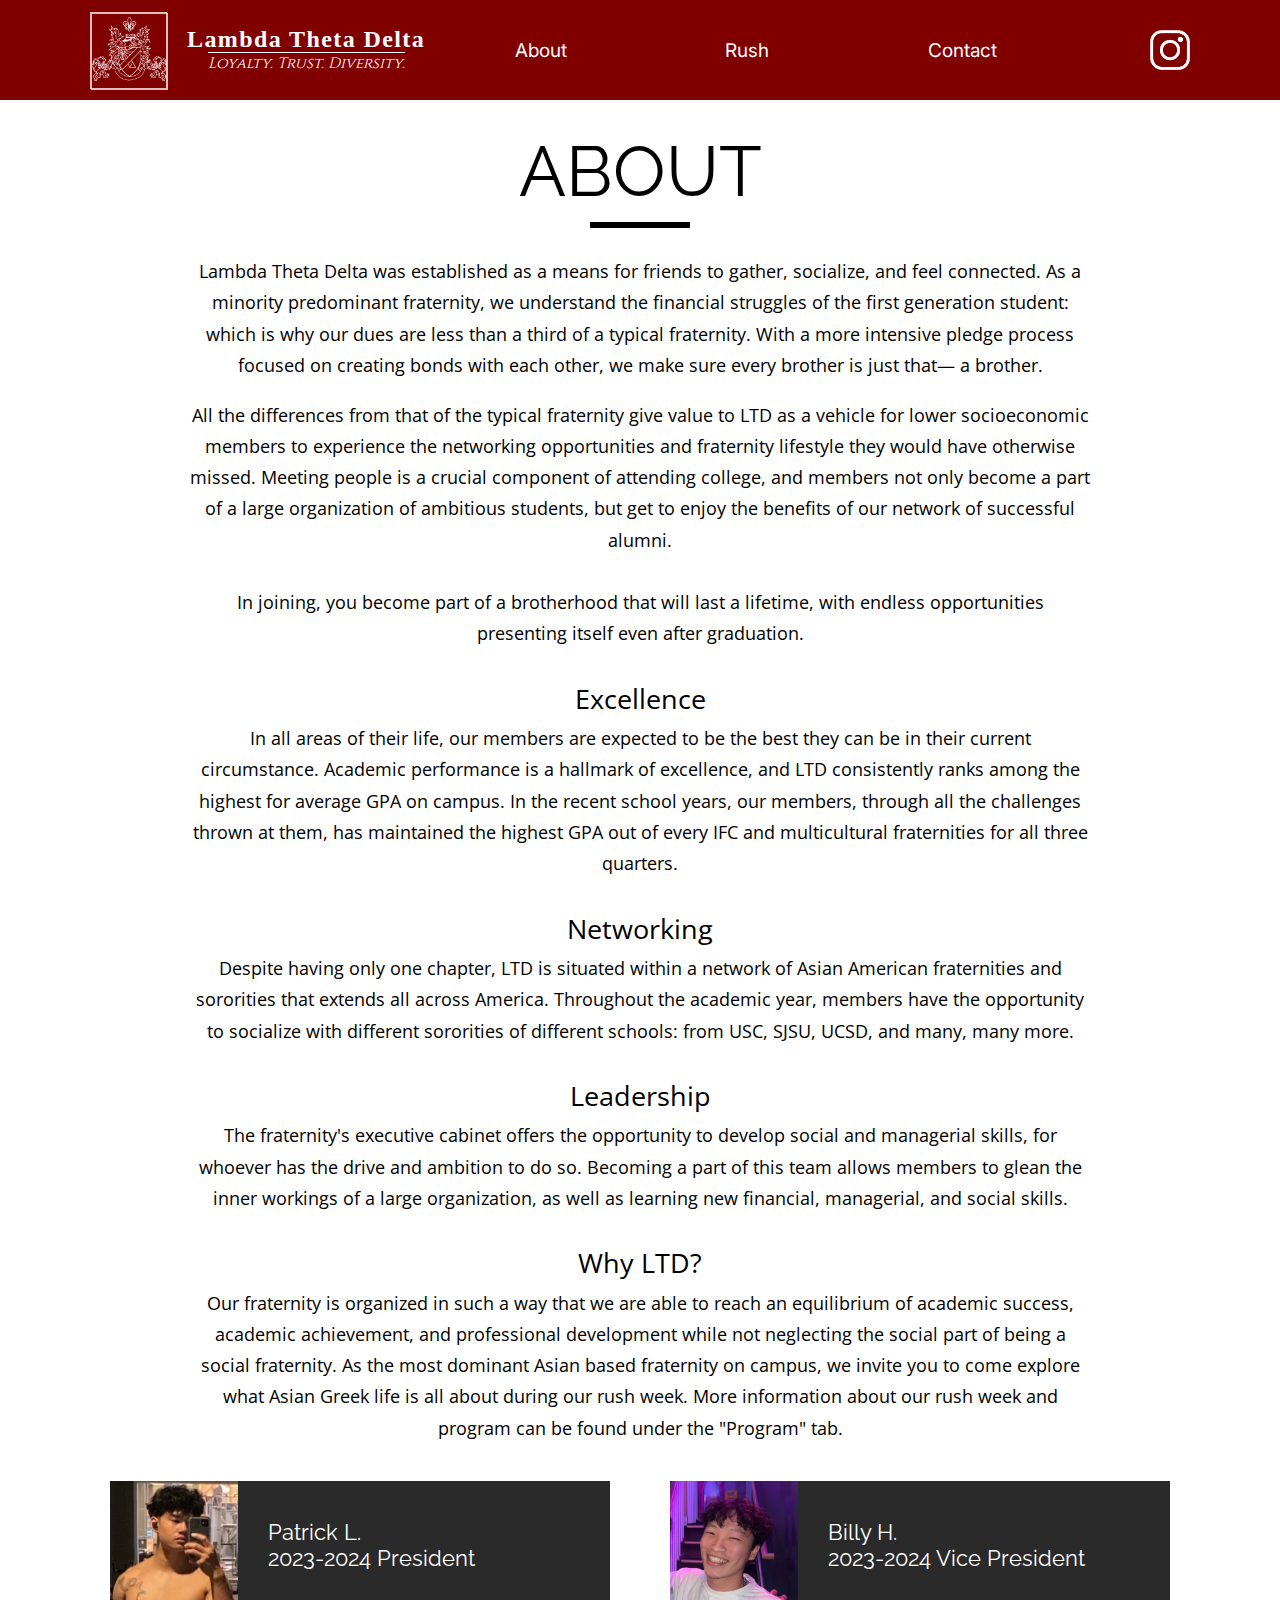
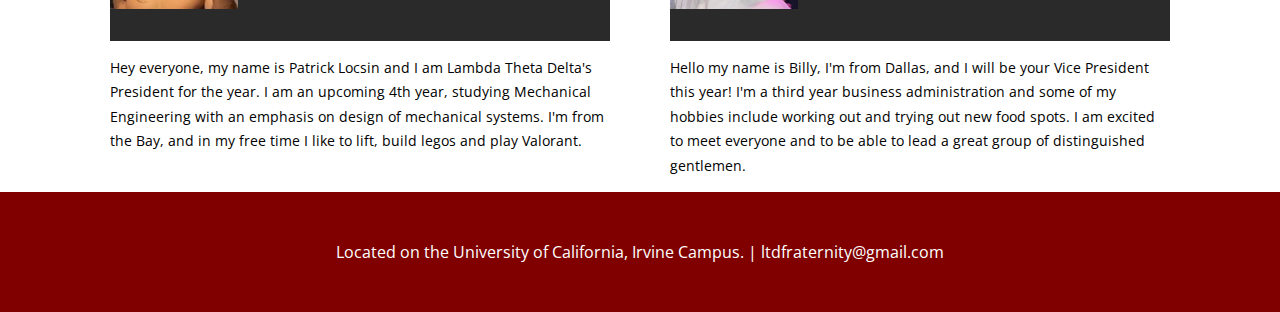
==== commit 2815db0a: "Merge pull request #17 from lambdathetadelta/w2024" ====
--- a/about.html
+++ b/about.html
@@ -122,7 +122,7 @@
         <div class="exec-info">
             <div class="exec-info-card">
                 <div>
-                    <img src="imgs/vp.jpg">
+                    <img src="imgs/billy.jpeg">
                     <p>
                         Billy H.<br>
                         2023-2024 Vice President
